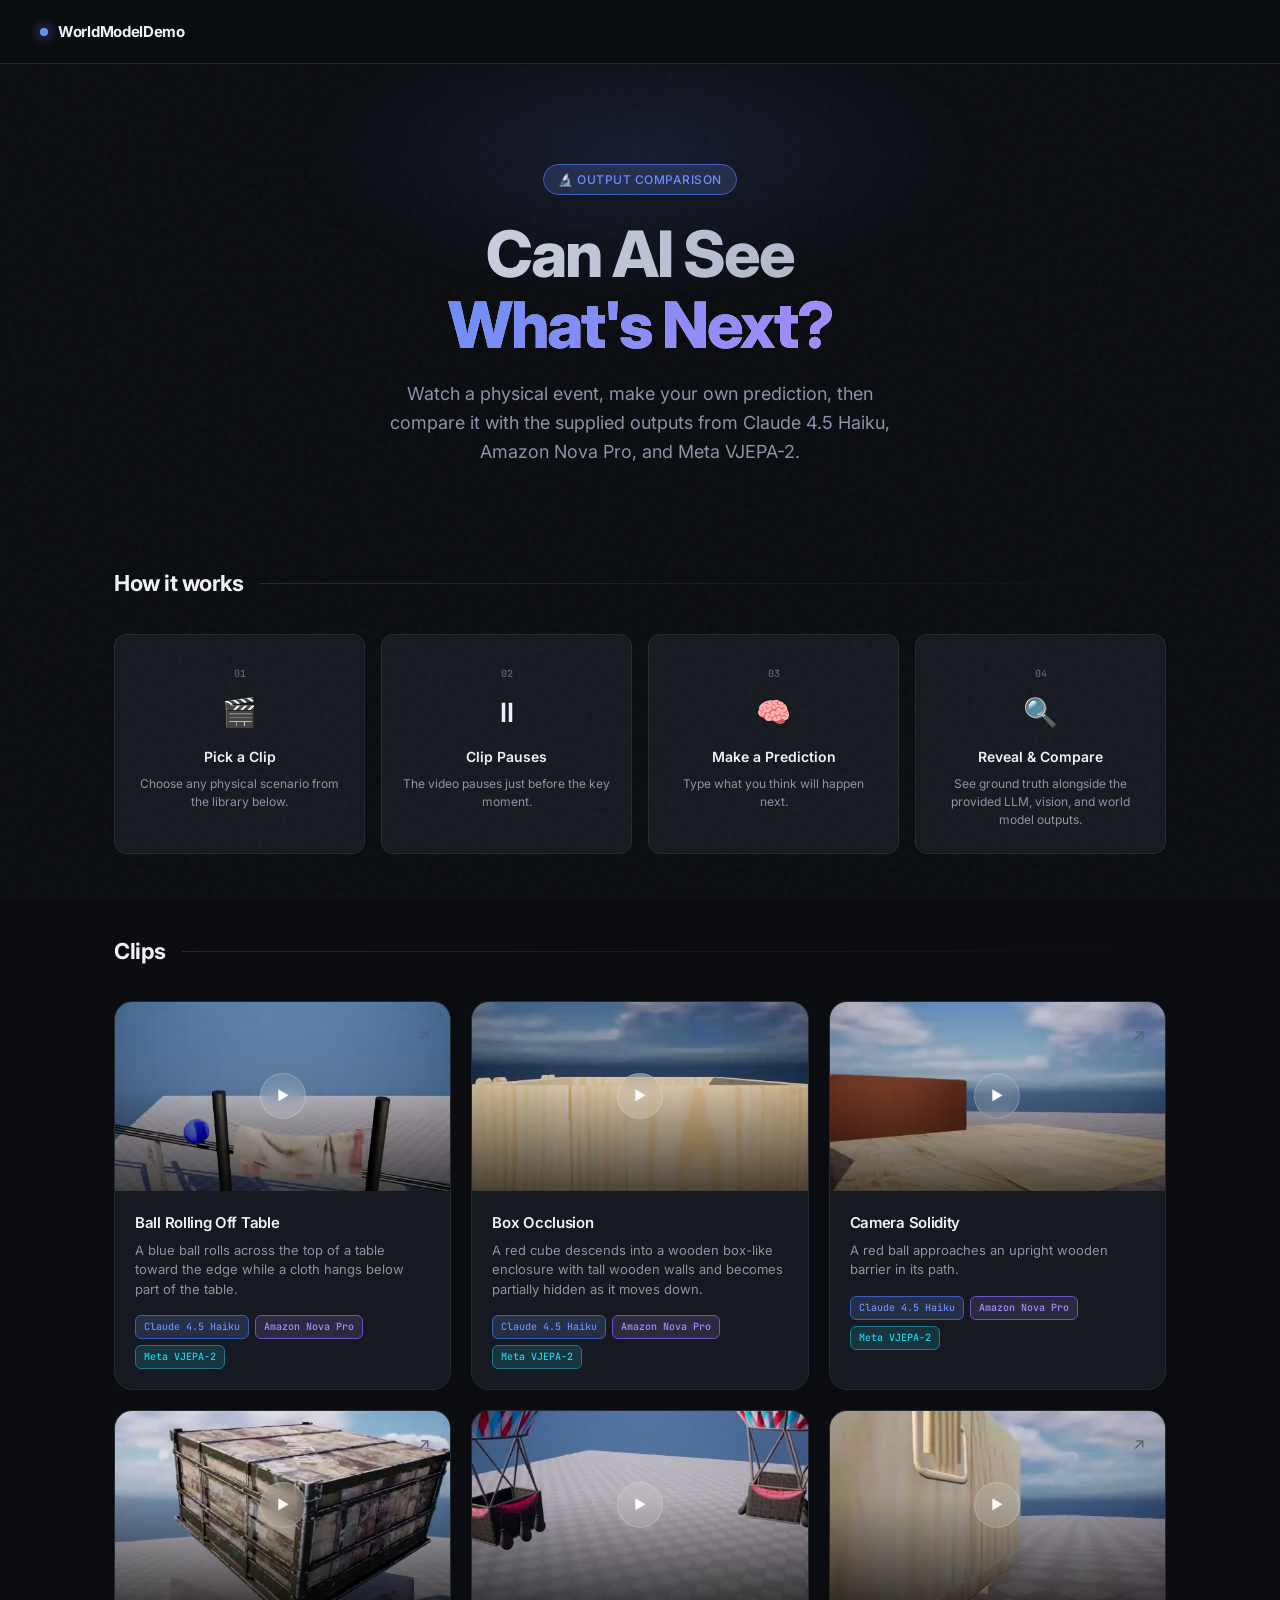
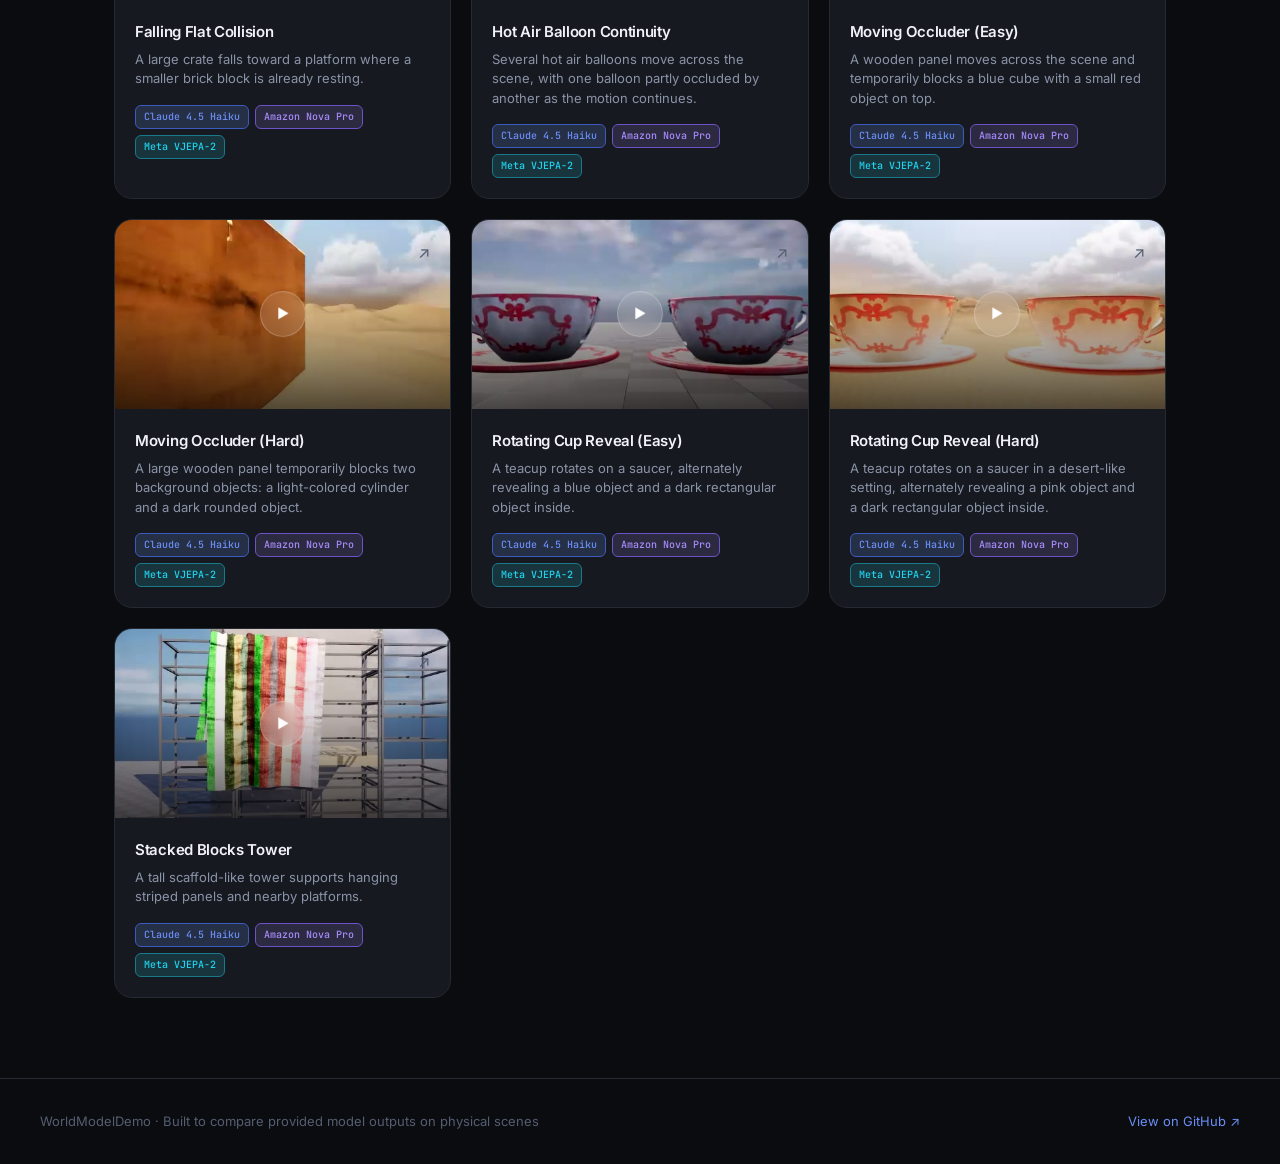
==== index.html @ f7d09eab "Initial publishing of the website" ====
<!DOCTYPE html>
<html lang="en">
<head>
  <meta charset="UTF-8" />
  <meta name="viewport" content="width=device-width, initial-scale=1.0" />
  <title>WorldModelDemo — Can AI See What's Next?</title>
  <meta name="description" content="An interactive benchmark comparing provided LLM, vision model, and world model outputs against physical clip outcomes. Pick a clip, make your prediction, then compare the results." />
  <link rel="icon" href="data:image/svg+xml,<svg xmlns='http://www.w3.org/2000/svg' viewBox='0 0 100 100'><text y='.9em' font-size='90'>🌐</text></svg>" />
  <link rel="stylesheet" href="css/style.css" />
</head>
<body data-page="index">

  <!-- Nav -->
  <nav>
    <a class="nav-logo" href="index.html">
      <span class="logo-dot"></span>
      WorldModelDemo
    </a>
  </nav>

  <!-- Hero -->
  <header class="hero">
    <div class="hero-glow"></div>
    <div class="hero-tag">🔬 Output Comparison</div>
    <h1>Can AI See<br><span>What's Next?</span></h1>
    <p>Watch a physical event, make your own prediction, then compare it with the supplied outputs from Claude 4.5 Haiku, Amazon Nova Pro, and Meta VJEPA-2.</p>
  </header>

  <main>
    <!-- How it works -->
    <section class="section">
      <div class="section-header">
        <h2>How it works</h2>
        <div class="section-divider"></div>
      </div>
      <div class="how-grid">
        <div class="how-step">
          <div class="how-num">01</div>
          <div class="how-icon">🎬</div>
          <h4>Pick a Clip</h4>
          <p>Choose any physical scenario from the library below.</p>
        </div>
        <div class="how-step">
          <div class="how-num">02</div>
          <div class="how-icon">⏸</div>
          <h4>Clip Pauses</h4>
          <p>The video pauses just before the key moment.</p>
        </div>
        <div class="how-step">
          <div class="how-num">03</div>
          <div class="how-icon">🧠</div>
          <h4>Make a Prediction</h4>
          <p>Type what you think will happen next.</p>
        </div>
        <div class="how-step">
          <div class="how-num">04</div>
          <div class="how-icon">🔍</div>
          <h4>Reveal & Compare</h4>
          <p>See ground truth alongside the provided LLM, vision, and world model outputs.</p>
        </div>
      </div>
    </section>

    <!-- Clip library -->
    <section class="section">
      <div class="section-header">
        <h2>Clips</h2>
        <div class="section-divider"></div>
      </div>
      <div class="clips-grid" id="clips-grid">
        <div class="loading-state">
          <div class="spinner"></div>
          <p style="color:var(--text-muted);font-size:14px;">Loading clips…</p>
        </div>
      </div>
    </section>
  </main>

  <footer>
    <p>WorldModelDemo · Built to compare provided model outputs on physical scenes</p>
    <a href="https://github.com/shobhit-infoseeking/WorldModelDemo" target="_blank" rel="noopener">View on GitHub ↗</a>
  </footer>

  <script src="js/app.js"></script>
</body>
</html>
---- css/style.css ----
@import url('https://fonts.googleapis.com/css2?family=Inter:wght@300;400;500;600;700;800&family=JetBrains+Mono:wght@400;500&display=swap');

/* ── Reset & Base ── */
*,
*::before,
*::after {
  box-sizing: border-box;
  margin: 0;
  padding: 0;
}

:root {
  --bg-base: #0a0c10;
  --bg-surface: #111318;
  --bg-card: #16191f;
  --bg-hover: #1c2028;
  --border: #252932;
  --border-light: #2e3440;

  --accent: #6c8ef5;
  --accent-glow: rgba(108, 142, 245, 0.18);
  --accent-dim: #3d5abf;

  --green: #4ade80;
  --green-glow: rgba(74, 222, 128, 0.15);
  --red: #f87171;
  --red-glow: rgba(248, 113, 113, 0.15);
  --yellow: #fbbf24;
  --yellow-glow: rgba(251, 191, 36, 0.15);
  --purple: #a78bfa;
  --purple-glow: rgba(167, 139, 250, 0.15);
  --cyan: #22d3ee;
  --cyan-glow: rgba(34, 211, 238, 0.15);

  --text-primary: #f0f2f8;
  --text-secondary: #8b93a8;
  --text-muted: #555d70;

  --radius-sm: 8px;
  --radius-md: 12px;
  --radius-lg: 18px;
  --radius-xl: 24px;

  --transition: 0.2s cubic-bezier(0.4, 0, 0.2, 1);
}

html {
  scroll-behavior: smooth;
}

body {
  font-family: 'Inter', sans-serif;
  background: var(--bg-base);
  color: var(--text-primary);
  min-height: 100vh;
  line-height: 1.6;
  -webkit-font-smoothing: antialiased;
}

/* ── Noise overlay ── */
body::before {
  content: '';
  position: fixed;
  inset: 0;
  background-image: url("data:image/svg+xml,%3Csvg viewBox='0 0 200 200' xmlns='http://www.w3.org/2000/svg'%3E%3Cfilter id='n'%3E%3CfeTurbulence type='fractalNoise' baseFrequency='0.9' numOctaves='4' stitchTiles='stitch'/%3E%3C/filter%3E%3Crect width='100%25' height='100%25' filter='url(%23n)' opacity='0.03'/%3E%3C/svg%3E");
  pointer-events: none;
  z-index: 0;
}

/* ── Nav ── */
nav {
  position: sticky;
  top: 0;
  display: flex;
  align-items: center;
  justify-content: space-between;
  padding: 0 40px;
  height: 64px;
  background: rgba(10, 12, 16, 0.85);
  backdrop-filter: blur(20px);
  border-bottom: 1px solid var(--border);
  z-index: 100;
}

.nav-logo {
  display: flex;
  align-items: center;
  gap: 10px;
  font-size: 15px;
  font-weight: 700;
  letter-spacing: -0.3px;
  text-decoration: none;
  color: var(--text-primary);
}

.nav-logo .logo-dot {
  width: 8px;
  height: 8px;
  border-radius: 50%;
  background: var(--accent);
  box-shadow: 0 0 12px var(--accent);
  animation: pulse-dot 2.5s ease-in-out infinite;
}

@keyframes pulse-dot {

  0%,
  100% {
    opacity: 1;
    transform: scale(1);
  }

  50% {
    opacity: 0.5;
    transform: scale(0.7);
  }
}

.nav-badge {
  font-size: 11px;
  font-weight: 500;
  padding: 3px 10px;
  border-radius: 20px;
  background: var(--accent-glow);
  border: 1px solid var(--accent-dim);
  color: var(--accent);
  font-family: 'JetBrains Mono', monospace;
}

/* ── Hero ── */
.hero {
  position: relative;
  text-align: center;
  padding: 100px 24px 60px;
  overflow: hidden;
}

.hero-glow {
  position: absolute;
  top: -60px;
  left: 50%;
  transform: translateX(-50%);
  width: 700px;
  height: 300px;
  background: radial-gradient(ellipse, rgba(108, 142, 245, 0.12) 0%, transparent 70%);
  pointer-events: none;
}

.hero-tag {
  display: inline-flex;
  align-items: center;
  gap: 6px;
  font-size: 12px;
  font-weight: 500;
  padding: 5px 14px;
  border-radius: 20px;
  background: var(--accent-glow);
  border: 1px solid var(--accent-dim);
  color: var(--accent);
  margin-bottom: 24px;
  letter-spacing: 0.5px;
  text-transform: uppercase;
}

.hero h1 {
  font-size: clamp(36px, 6vw, 64px);
  font-weight: 800;
  letter-spacing: -2px;
  line-height: 1.1;
  margin-bottom: 20px;
  background: linear-gradient(135deg, #f0f2f8 0%, #8b93a8 100%);
  -webkit-background-clip: text;
  -webkit-text-fill-color: transparent;
  background-clip: text;
}

.hero h1 span {
  background: linear-gradient(135deg, var(--accent) 0%, var(--purple) 100%);
  -webkit-background-clip: text;
  -webkit-text-fill-color: transparent;
  background-clip: text;
}

.hero p {
  font-size: 18px;
  color: var(--text-secondary);
  max-width: 520px;
  margin: 0 auto 40px;
  font-weight: 400;
}

.stats-row {
  display: flex;
  justify-content: center;
  gap: 40px;
  flex-wrap: wrap;
}

.stat {
  text-align: center;
}

.stat-value {
  font-size: 28px;
  font-weight: 800;
  font-family: 'JetBrains Mono', monospace;
  color: var(--accent);
}

.stat-label {
  font-size: 12px;
  color: var(--text-muted);
  text-transform: uppercase;
  letter-spacing: 1px;
  margin-top: 2px;
}

/* ── Section ── */
.section {
  max-width: 1100px;
  margin: 0 auto;
  padding: 0 24px 80px;
}

.section-header {
  display: flex;
  align-items: center;
  gap: 16px;
  margin-bottom: 32px;
}

.section-header h2 {
  font-size: 22px;
  font-weight: 700;
  letter-spacing: -0.5px;
}

.section-divider {
  flex: 1;
  height: 1px;
  background: linear-gradient(90deg, var(--border) 0%, transparent 100%);
}

/* ── Clip Grid ── */
.clips-grid {
  display: grid;
  grid-template-columns: repeat(auto-fill, minmax(300px, 1fr));
  gap: 20px;
}

.clip-card {
  position: relative;
  background: var(--bg-card);
  border: 1px solid var(--border);
  border-radius: var(--radius-lg);
  overflow: hidden;
  cursor: pointer;
  transition: transform var(--transition), border-color var(--transition), box-shadow var(--transition);
  text-decoration: none;
  display: block;
  color: inherit;
}

.clip-card:hover {
  transform: translateY(-4px);
  border-color: var(--accent-dim);
  box-shadow: 0 20px 60px rgba(0, 0, 0, 0.4), 0 0 0 1px var(--accent-dim);
}

.clip-thumb {
  position: relative;
  width: 100%;
  aspect-ratio: 16/9;
  background: var(--bg-surface);
  overflow: hidden;
}

/* Thumbnail image */
.clip-thumb-img {
  position: absolute;
  inset: 0;
  width: 100%;
  height: 100%;
  object-fit: cover;
  transition: transform 0.45s ease;
}

.clip-card:hover .clip-thumb-img {
  transform: scale(1.05);
}

/* Always-visible gradient + centered play button */
.clip-thumb-overlay {
  position: absolute;
  inset: 0;
  background: linear-gradient(
    to top,
    rgba(0, 0, 0, 0.68) 0%,
    rgba(0, 0, 0, 0.12) 55%,
    transparent 100%
  );
  display: flex;
  align-items: center;
  justify-content: center;
  transition: background var(--transition);
}

.clip-card:hover .clip-thumb-overlay {
  background: linear-gradient(
    to top,
    rgba(0, 0, 0, 0.80) 0%,
    rgba(0, 0, 0, 0.28) 55%,
    rgba(0, 0, 0, 0.08) 100%
  );
}

.play-icon {
  width: 52px;
  height: 52px;
  border-radius: 50%;
  background: rgba(255, 255, 255, 0.12);
  backdrop-filter: blur(10px);
  border: 1.5px solid rgba(255, 255, 255, 0.28);
  display: flex;
  align-items: center;
  justify-content: center;
  font-size: 15px;
  color: #fff;
  transform: scale(0.88);
  transition: transform 0.25s ease, background 0.25s ease, border-color 0.25s ease;
}

.clip-card:hover .play-icon {
  transform: scale(1.05);
  background: rgba(108, 142, 245, 0.38);
  border-color: rgba(108, 142, 245, 0.65);
}


.clip-pause-badge {
  position: absolute;
  bottom: 8px;
  right: 8px;
  font-size: 10px;
  font-weight: 600;
  padding: 3px 8px;
  border-radius: 6px;
  background: rgba(0, 0, 0, 0.7);
  border: 1px solid var(--border-light);
  color: var(--yellow);
  font-family: 'JetBrains Mono', monospace;
  display: flex;
  align-items: center;
  gap: 4px;
}

.clip-body {
  padding: 20px;
}

.clip-body h3 {
  font-size: 15px;
  font-weight: 600;
  margin-bottom: 6px;
  letter-spacing: -0.3px;
}

.clip-body p {
  font-size: 13px;
  color: var(--text-secondary);
  line-height: 1.5;
  margin-bottom: 16px;
}

.clip-models {
  display: flex;
  gap: 6px;
  flex-wrap: wrap;
}

.model-pill {
  font-size: 10px;
  font-weight: 500;
  padding: 3px 8px;
  border-radius: 6px;
  font-family: 'JetBrains Mono', monospace;
}

.pill-llm {
  background: var(--accent-glow);
  border: 1px solid var(--accent-dim);
  color: var(--accent);
}

.pill-vision {
  background: var(--purple-glow);
  border: 1px solid #6d52c8;
  color: var(--purple);
}

.pill-world {
  background: var(--cyan-glow);
  border: 1px solid #1a7a8a;
  color: var(--cyan);
}

.clip-arrow {
  position: absolute;
  top: 20px;
  right: 20px;
  font-size: 16px;
  color: var(--text-muted);
  transition: transform var(--transition), color var(--transition);
}

.clip-card:hover .clip-arrow {
  transform: translate(3px, -3px);
  color: var(--accent);
}

/* ── How It Works ── */
.how-grid {
  display: grid;
  grid-template-columns: repeat(auto-fill, minmax(200px, 1fr));
  gap: 16px;
}

.how-step {
  background: var(--bg-card);
  border: 1px solid var(--border);
  border-radius: var(--radius-md);
  padding: 24px 20px;
  text-align: center;
}

.how-icon {
  font-size: 28px;
  margin-bottom: 12px;
}

.how-step h4 {
  font-size: 14px;
  font-weight: 600;
  margin-bottom: 6px;
}

.how-step p {
  font-size: 12px;
  color: var(--text-secondary);
  line-height: 1.5;
}

.how-num {
  display: inline-block;
  font-size: 10px;
  font-weight: 700;
  font-family: 'JetBrains Mono', monospace;
  color: var(--text-muted);
  margin-bottom: 8px;
}

/* ── Loading ── */
.loading-state {
  text-align: center;
  padding: 60px 24px;
}

.spinner {
  width: 36px;
  height: 36px;
  border: 2px solid var(--border);
  border-top-color: var(--accent);
  border-radius: 50%;
  animation: spin 0.8s linear infinite;
  margin: 0 auto 16px;
}

@keyframes spin {
  to {
    transform: rotate(360deg);
  }
}

/* ── Footer ── */
footer {
  border-top: 1px solid var(--border);
  padding: 32px 40px;
  display: flex;
  align-items: center;
  justify-content: space-between;
  flex-wrap: wrap;
  gap: 12px;
}

footer p {
  font-size: 13px;
  color: var(--text-muted);
}

footer a {
  color: var(--accent);
  text-decoration: none;
  font-size: 13px;
}

footer a:hover {
  text-decoration: underline;
}

/* ── Results Page ── */
.results-layout {
  max-width: 900px;
  margin: 0 auto;
  padding: 40px 24px 80px;
}

.back-btn {
  display: inline-flex;
  align-items: center;
  gap: 8px;
  font-size: 13px;
  font-weight: 500;
  color: var(--text-secondary);
  text-decoration: none;
  margin-bottom: 32px;
  transition: color var(--transition);
}

.back-btn:hover {
  color: var(--accent);
}

/* Video player */
.video-container {
  position: relative;
  width: 100%;
  border-radius: var(--radius-lg);
  overflow: hidden;
  background: #000;
  border: 1px solid var(--border);
  margin-bottom: 32px;
}

.video-container video {
  width: 100%;
  display: block;
}

.pause-overlay {
  position: absolute;
  inset: 0;
  display: flex;
  flex-direction: column;
  align-items: center;
  justify-content: center;
  background: rgba(0, 0, 0, 0.75);
  backdrop-filter: blur(4px);
  gap: 12px;
  opacity: 0;
  pointer-events: none;
  transition: opacity 0.3s;
}

.pause-overlay.visible {
  opacity: 1;
  pointer-events: all;
}

.pause-overlay h3 {
  font-size: 20px;
  font-weight: 700;
  color: var(--yellow);
}

.pause-overlay p {
  font-size: 14px;
  color: var(--text-secondary);
}

/* Prediction form */
.prediction-section {
  background: var(--bg-card);
  border: 1px solid var(--border);
  border-radius: var(--radius-lg);
  padding: 28px;
  margin-bottom: 28px;
}

.prediction-section h3 {
  font-size: 16px;
  font-weight: 700;
  margin-bottom: 16px;
  display: flex;
  align-items: center;
  gap: 8px;
}

.prediction-label {
  font-size: 13px;
  color: var(--text-secondary);
  margin-bottom: 10px;
}

.prediction-textarea {
  width: 100%;
  min-height: 100px;
  background: var(--bg-surface);
  border: 1px solid var(--border-light);
  border-radius: var(--radius-md);
  padding: 14px 16px;
  color: var(--text-primary);
  font-family: 'Inter', sans-serif;
  font-size: 14px;
  resize: vertical;
  transition: border-color var(--transition);
  outline: none;
}

.prediction-textarea:focus {
  border-color: var(--accent-dim);
  box-shadow: 0 0 0 3px var(--accent-glow);
}

.prediction-textarea::placeholder {
  color: var(--text-muted);
}

.reveal-btn {
  display: inline-flex;
  align-items: center;
  gap: 10px;
  margin-top: 16px;
  padding: 14px 28px;
  border-radius: var(--radius-md);
  background: linear-gradient(135deg, var(--accent) 0%, var(--accent-dim) 100%);
  color: #fff;
  font-size: 15px;
  font-weight: 600;
  border: none;
  cursor: pointer;
  transition: transform var(--transition), box-shadow var(--transition), opacity var(--transition);
  box-shadow: 0 8px 24px rgba(108, 142, 245, 0.3);
}

.reveal-btn:hover {
  transform: translateY(-2px);
  box-shadow: 0 12px 32px rgba(108, 142, 245, 0.45);
}

.reveal-btn:active {
  transform: translateY(0);
}

.reveal-btn:disabled {
  opacity: 0.4;
  cursor: not-allowed;
  transform: none;
  box-shadow: none;
}

/* Results panel */
.results-panel {
  display: none;
  flex-direction: column;
  gap: 20px;
  animation: fadeSlideUp 0.5s ease both;
}

.results-panel.visible {
  display: flex;
}

@keyframes fadeSlideUp {
  from {
    opacity: 0;
    transform: translateY(20px);
  }

  to {
    opacity: 1;
    transform: translateY(0);
  }
}

.result-card {
  background: var(--bg-card);
  border: 1px solid var(--border);
  border-radius: var(--radius-lg);
  overflow: hidden;
}

.result-card-header {
  padding: 16px 24px;
  display: flex;
  align-items: center;
  gap: 12px;
  border-bottom: 1px solid var(--border);
}

.result-card-header .result-icon {
  width: 36px;
  height: 36px;
  border-radius: var(--radius-sm);
  display: flex;
  align-items: center;
  justify-content: center;
  font-size: 17px;
}

.result-card-header h4 {
  font-size: 14px;
  font-weight: 600;
  flex: 1;
}

.result-card-header .model-name {
  font-size: 11px;
  font-weight: 500;
  padding: 3px 8px;
  border-radius: 6px;
  font-family: 'JetBrains Mono', monospace;
}

.result-card-body {
  padding: 20px 24px;
}

.result-prediction {
  font-size: 15px;
  line-height: 1.6;
  margin-bottom: 12px;
}

/* Unique card styles */
.card-user .result-card-header {
  background: rgba(251, 191, 36, 0.04);
}

.card-user .result-icon {
  background: var(--yellow-glow);
  border: 1px solid rgba(251, 191, 36, 0.2);
}

.card-truth .result-card-header {
  background: rgba(74, 222, 128, 0.04);
}

.card-truth .result-icon {
  background: var(--green-glow);
  border: 1px solid rgba(74, 222, 128, 0.2);
}

.card-llm .result-card-header {
  background: rgba(108, 142, 245, 0.04);
}

.card-llm .result-icon {
  background: var(--accent-glow);
  border: 1px solid var(--accent-dim);
}

.card-vision .result-card-header {
  background: rgba(167, 139, 250, 0.04);
}

.card-vision .result-icon {
  background: var(--purple-glow);
  border: 1px solid rgba(167, 139, 250, 0.2);
}

.card-world .result-card-header {
  background: rgba(34, 211, 238, 0.04);
}

.card-world .result-icon {
  background: var(--cyan-glow);
  border: 1px solid rgba(34, 211, 238, 0.2);
}

/* Analysis card */
.analysis-card {
  background: linear-gradient(135deg, rgba(108, 142, 245, 0.05) 0%, rgba(167, 139, 250, 0.05) 100%);
  border: 1px solid rgba(108, 142, 245, 0.2);
  border-radius: var(--radius-lg);
  padding: 28px;
}

.analysis-card h4 {
  font-size: 15px;
  font-weight: 700;
  margin-bottom: 14px;
  display: flex;
  align-items: center;
  gap: 8px;
}

.analysis-card p {
  font-size: 14px;
  color: var(--text-secondary);
  line-height: 1.7;
}

/* Clip meta header */
.clip-meta-header {
  margin-bottom: 24px;
}

.clip-meta-header h2 {
  font-size: 26px;
  font-weight: 800;
  letter-spacing: -0.8px;
  margin-bottom: 6px;
}

.clip-meta-header p {
  font-size: 14px;
  color: var(--text-secondary);
}

/* Responsive */
@media (max-width: 640px) {
  nav {
    padding: 0 20px;
  }

  .hero {
    padding: 60px 16px 40px;
  }

  .stats-row {
    gap: 24px;
  }

  footer {
    padding: 24px 20px;
    flex-direction: column;
    align-items: flex-start;
  }
}
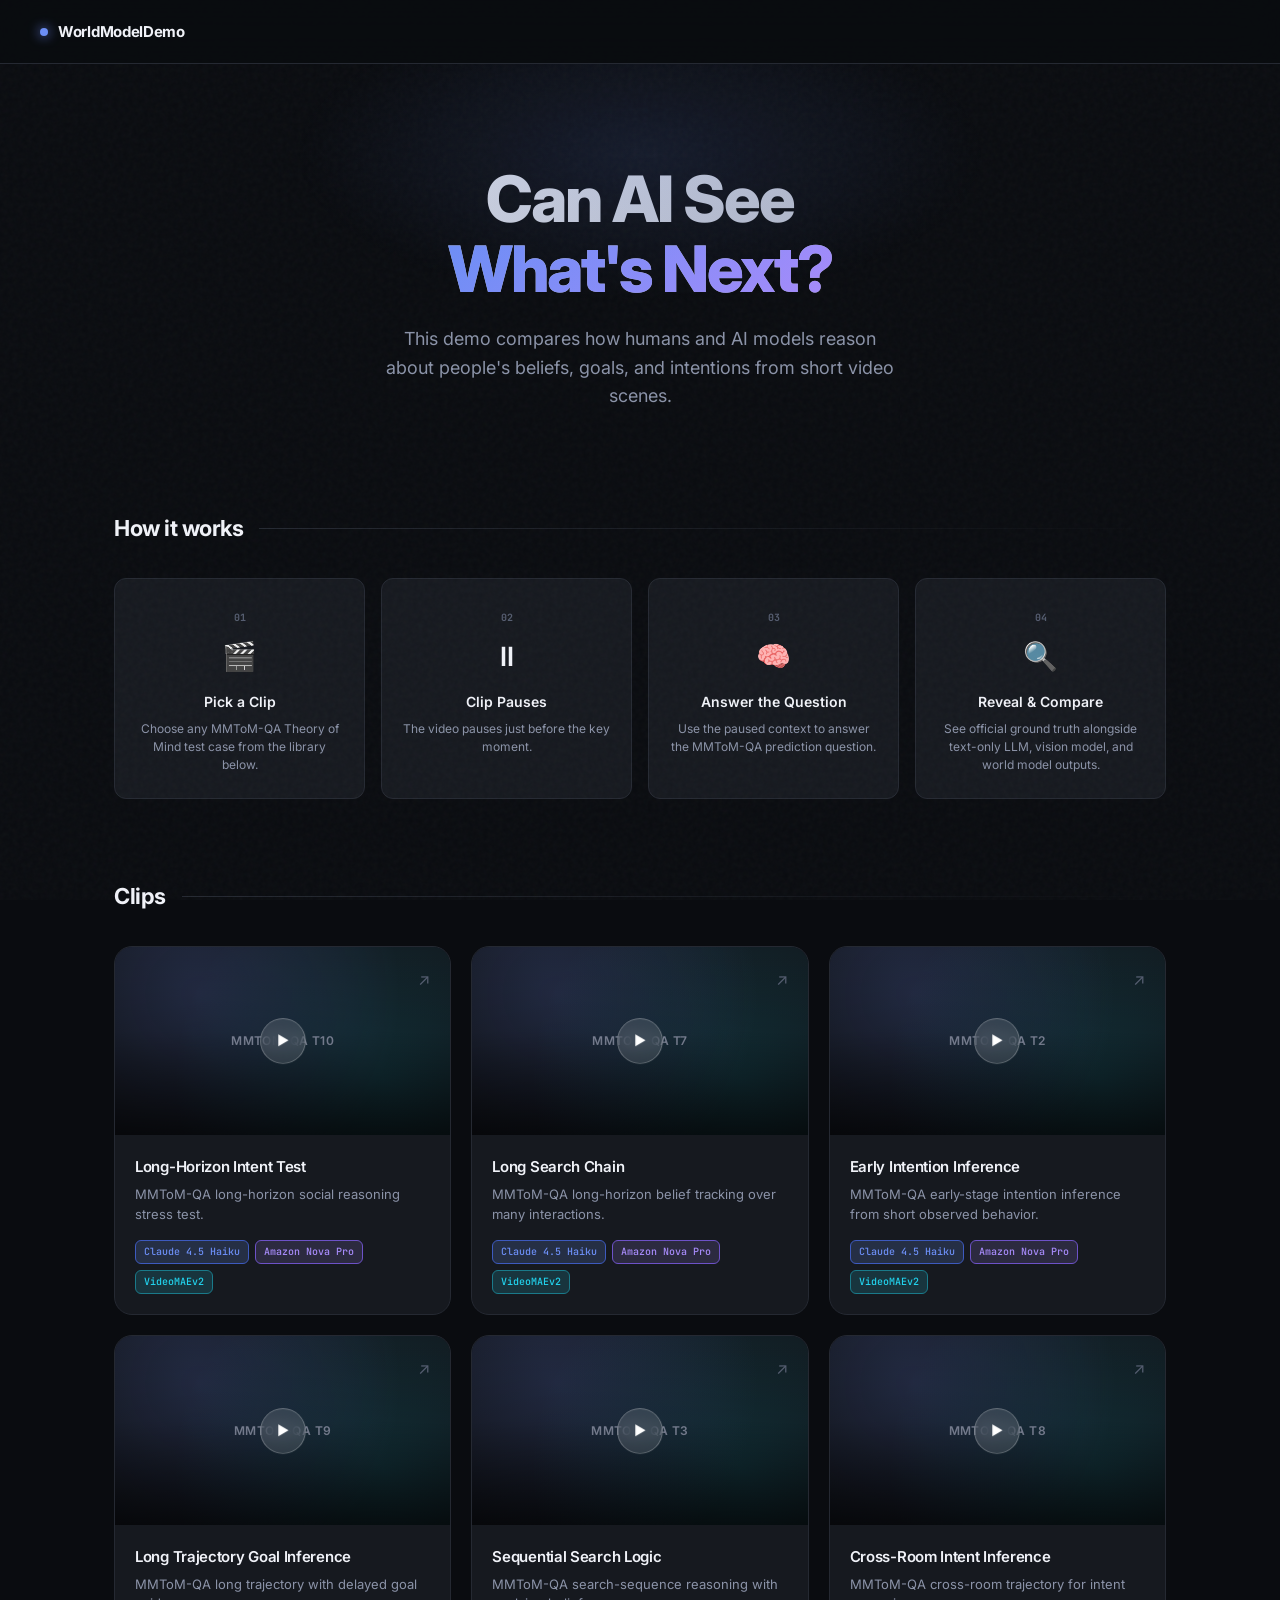
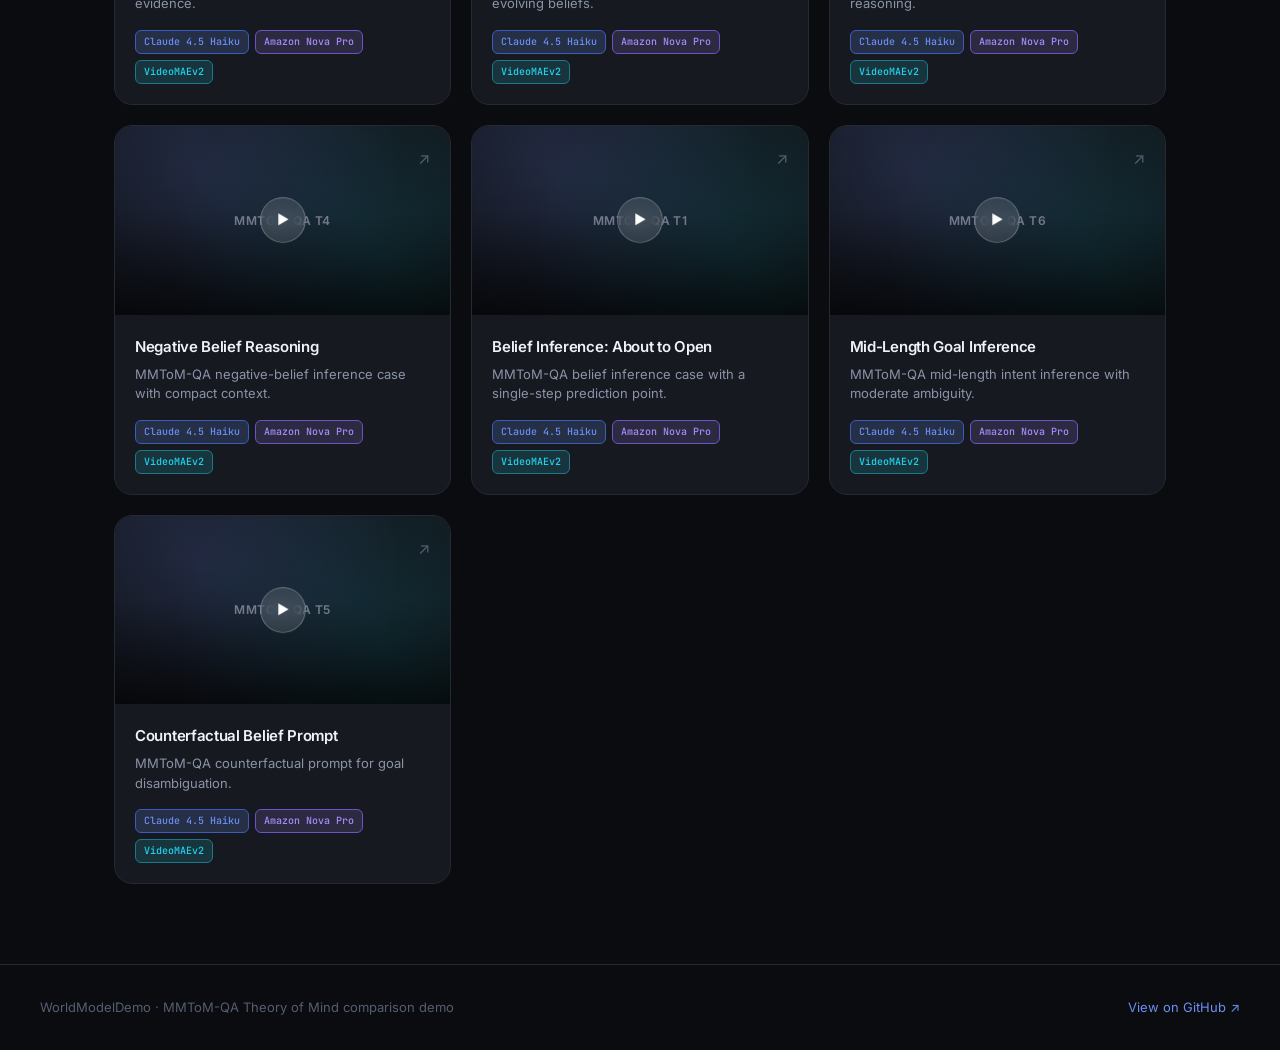
==== commit e85a5bcb: "Switching to MMToM-QA benchmark" ====
--- a/index.html
+++ b/index.html
@@ -4,7 +4,7 @@
   <meta charset="UTF-8" />
   <meta name="viewport" content="width=device-width, initial-scale=1.0" />
   <title>WorldModelDemo — Can AI See What's Next?</title>
-  <meta name="description" content="An interactive benchmark comparing provided LLM, vision model, and world model outputs against physical clip outcomes. Pick a clip, make your prediction, then compare the results." />
+  <meta name="description" content="An interactive MMToM-QA benchmark comparing how humans and AI models reason about beliefs, goals, and intentions from short video scenes." />
   <link rel="icon" href="data:image/svg+xml,<svg xmlns='http://www.w3.org/2000/svg' viewBox='0 0 100 100'><text y='.9em' font-size='90'>🌐</text></svg>" />
   <link rel="stylesheet" href="css/style.css" />
 </head>
@@ -21,9 +21,8 @@
   <!-- Hero -->
   <header class="hero">
     <div class="hero-glow"></div>
-    <div class="hero-tag">🔬 Output Comparison</div>
     <h1>Can AI See<br><span>What's Next?</span></h1>
-    <p>Watch a physical event, make your own prediction, then compare it with the supplied outputs from Claude 4.5 Haiku, Amazon Nova Pro, and Meta VJEPA-2.</p>
+    <p>This demo compares how humans and AI models reason about people's beliefs, goals, and intentions from short video scenes.</p>
   </header>
 
   <main>
@@ -38,7 +37,7 @@
           <div class="how-num">01</div>
           <div class="how-icon">🎬</div>
           <h4>Pick a Clip</h4>
-          <p>Choose any physical scenario from the library below.</p>
+          <p>Choose any MMToM-QA Theory of Mind test case from the library below.</p>
         </div>
         <div class="how-step">
           <div class="how-num">02</div>
@@ -49,14 +48,14 @@
         <div class="how-step">
           <div class="how-num">03</div>
           <div class="how-icon">🧠</div>
-          <h4>Make a Prediction</h4>
-          <p>Type what you think will happen next.</p>
+          <h4>Answer the Question</h4>
+          <p>Use the paused context to answer the MMToM-QA prediction question.</p>
         </div>
         <div class="how-step">
           <div class="how-num">04</div>
           <div class="how-icon">🔍</div>
           <h4>Reveal & Compare</h4>
-          <p>See ground truth alongside the provided LLM, vision, and world model outputs.</p>
+          <p>See official ground truth alongside text-only LLM, vision model, and world model outputs.</p>
         </div>
       </div>
     </section>
@@ -77,10 +76,10 @@
   </main>
 
   <footer>
-    <p>WorldModelDemo · Built to compare provided model outputs on physical scenes</p>
-    <a href="https://github.com/shobhit-infoseeking/WorldModelDemo" target="_blank" rel="noopener">View on GitHub ↗</a>
+    <p>WorldModelDemo · MMToM-QA Theory of Mind comparison demo</p>
+    <a href="https://github.com/InfoSeeking/WorldModelDemo" target="_blank" rel="noopener">View on GitHub ↗</a>
   </footer>
 
-  <script src="js/app.js"></script>
+  <script type="module" src="js/app.js?v=20260510c"></script>
 </body>
 </html>
--- a/css/style.css
+++ b/css/style.css
@@ -7,6 +7,10 @@
   box-sizing: border-box;
   margin: 0;
   padding: 0;
+}
+
+[hidden] {
+  display: none !important;
 }
 
 :root {
@@ -273,6 +277,23 @@
   aspect-ratio: 16/9;
   background: var(--bg-surface);
   overflow: hidden;
+}
+
+.clip-thumb-fallback {
+  position: absolute;
+  inset: 0;
+  display: flex;
+  align-items: center;
+  justify-content: center;
+  text-align: center;
+  padding: 16px;
+  font-size: 12px;
+  font-weight: 600;
+  letter-spacing: 0.4px;
+  text-transform: uppercase;
+  color: var(--text-secondary);
+  background: radial-gradient(circle at 25% 25%, rgba(108, 142, 245, 0.2), transparent 70%),
+    radial-gradient(circle at 80% 70%, rgba(34, 211, 238, 0.17), transparent 70%);
 }
 
 /* Thumbnail image */
@@ -378,6 +399,24 @@
   flex-wrap: wrap;
 }
 
+.clip-meta-mini {
+  display: flex;
+  gap: 6px;
+  flex-wrap: wrap;
+  margin-top: 12px;
+}
+
+.clip-meta-mini span {
+  font-size: 10px;
+  font-weight: 500;
+  font-family: 'JetBrains Mono', monospace;
+  color: var(--text-secondary);
+  border: 1px solid var(--border-light);
+  border-radius: 6px;
+  padding: 3px 7px;
+  background: var(--bg-surface);
+}
+
 .model-pill {
   font-size: 10px;
   font-weight: 500;
@@ -584,6 +623,142 @@
   border-radius: var(--radius-lg);
   padding: 28px;
   margin-bottom: 28px;
+}
+
+.question-section {
+  background: var(--bg-card);
+  border: 1px solid var(--border);
+  border-radius: var(--radius-lg);
+  padding: 24px 28px;
+  margin-bottom: 20px;
+}
+
+.question-section h3 {
+  font-size: 16px;
+  font-weight: 700;
+  margin-bottom: 12px;
+}
+
+.question-text {
+  font-size: 14px;
+  line-height: 1.7;
+  color: var(--text-primary);
+}
+
+.context-card {
+  margin-bottom: 14px;
+  border: 1px solid var(--border-light);
+  background: var(--bg-surface);
+  border-radius: var(--radius-md);
+  padding: 12px 14px;
+}
+
+.context-card h4 {
+  font-size: 13px;
+  font-weight: 700;
+  margin-bottom: 6px;
+  color: var(--text-primary);
+}
+
+.context-note {
+  font-size: 12px;
+  color: var(--text-secondary);
+  margin-bottom: 8px;
+}
+
+.context-line {
+  font-size: 12px;
+  line-height: 1.6;
+  color: var(--text-secondary);
+  margin-top: 6px;
+}
+
+.context-line strong {
+  color: var(--text-primary);
+}
+
+.context-details {
+  margin-top: 8px;
+}
+
+.context-details summary {
+  cursor: pointer;
+  color: var(--accent);
+  font-size: 12px;
+  font-weight: 600;
+  user-select: none;
+}
+
+.context-details[open] summary {
+  margin-bottom: 4px;
+}
+
+.placeholder-text {
+  font-size: 13px;
+  color: var(--text-muted);
+  margin-top: 10px;
+}
+
+.option-grid {
+  display: grid;
+  gap: 10px;
+  margin-top: 14px;
+}
+
+.mcq-form {
+  margin-top: 14px;
+}
+
+.mcq-option-grid {
+  margin-top: 0;
+}
+
+.mcq-option-row {
+  display: flex;
+  align-items: flex-start;
+  gap: 12px;
+  border: 1px solid var(--border-light);
+  background: var(--bg-surface);
+  color: var(--text-primary);
+  border-radius: var(--radius-md);
+  padding: 12px 14px;
+  font-size: 13px;
+  line-height: 1.6;
+  cursor: pointer;
+  transition: border-color var(--transition), transform var(--transition), box-shadow var(--transition);
+}
+
+.mcq-option-row:hover {
+  transform: translateY(-1px);
+  border-color: var(--accent-dim);
+  box-shadow: 0 10px 24px rgba(0, 0, 0, 0.2);
+}
+
+.mcq-option-row.is-selected {
+  border-color: var(--accent-dim);
+  box-shadow: 0 0 0 2px var(--accent-glow);
+}
+
+.mcq-radio {
+  margin-top: 3px;
+  accent-color: var(--accent);
+}
+
+.mcq-option-copy {
+  flex: 1;
+}
+
+.mcq-option-copy strong {
+  color: var(--accent);
+}
+
+.mcq-submit-btn {
+  margin-top: 16px;
+}
+
+.mcq-fallback-textarea {
+  margin-top: 8px;
+  min-height: 100px;
 }
 
 .prediction-section h3 {
@@ -731,6 +906,12 @@
   margin-bottom: 12px;
 }
 
+.result-reasoning {
+  font-size: 13px;
+  line-height: 1.7;
+  color: var(--text-secondary);
+}
+
 /* Unique card styles */
 .card-user .result-card-header {
   background: rgba(251, 191, 36, 0.04);
@@ -800,6 +981,14 @@
   line-height: 1.7;
 }
 
+.llm-input-card h4 {
+  text-transform: none;
+}
+
+.llm-input-card p {
+  white-space: pre-wrap;
+}
+
 /* Clip meta header */
 .clip-meta-header {
   margin-bottom: 24px;
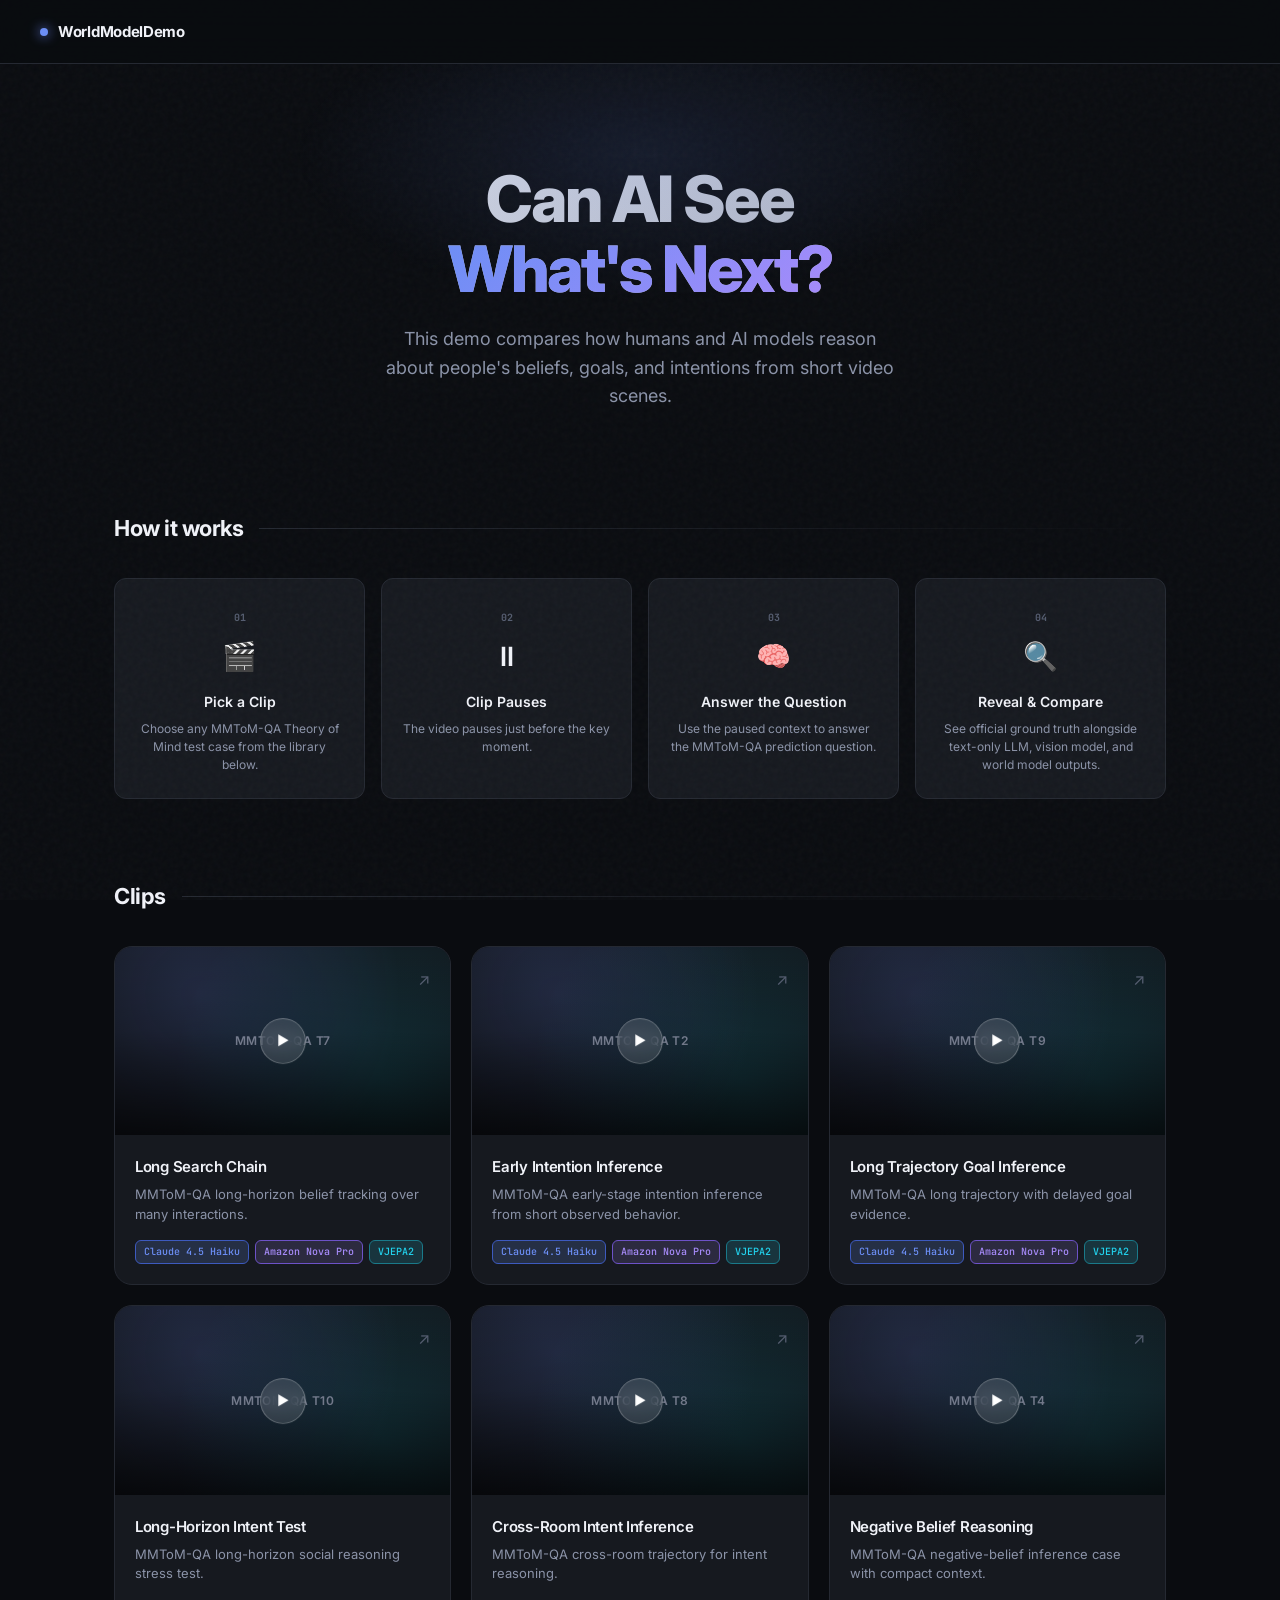
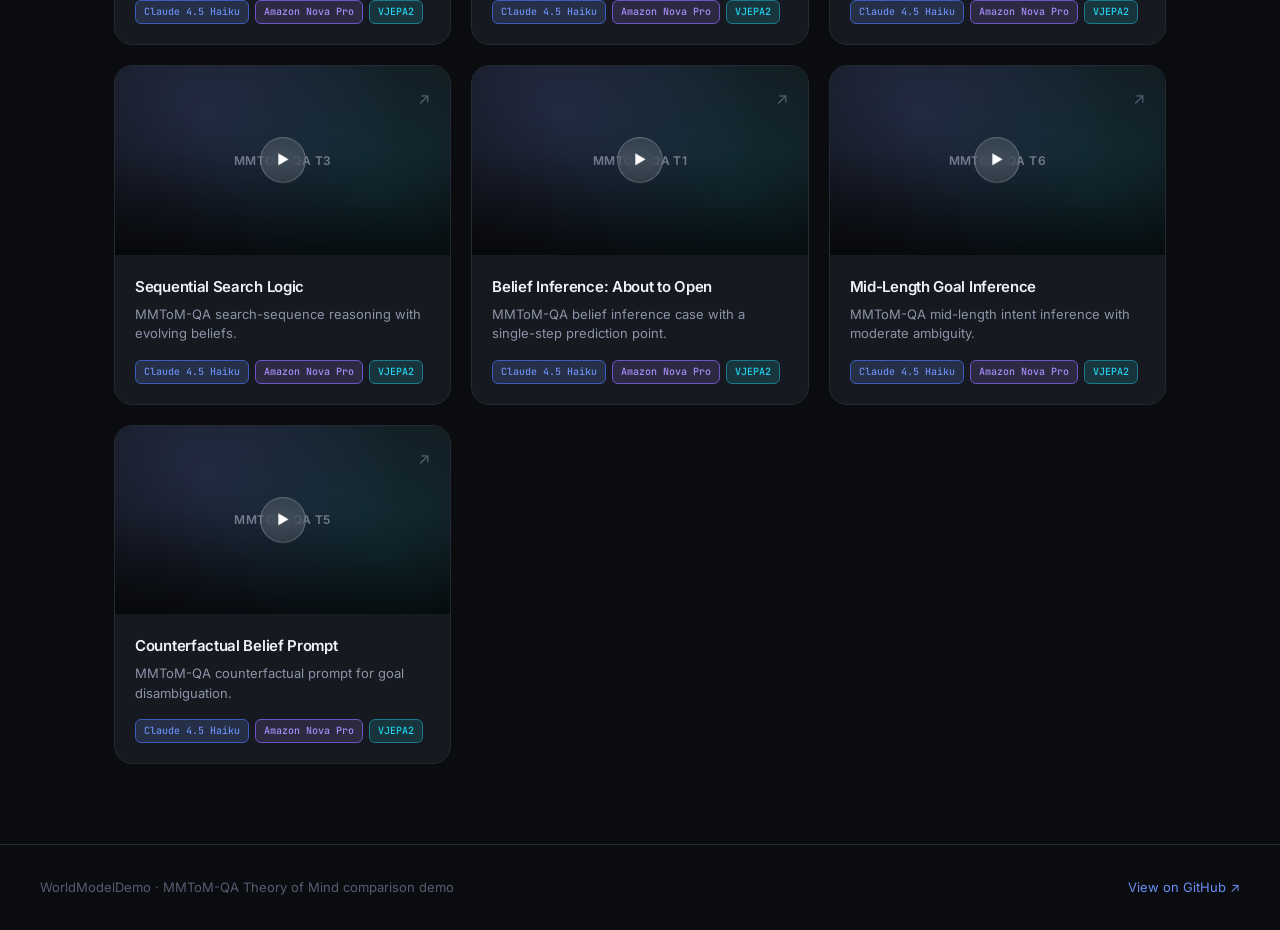
==== commit ff11ff5e: "updating UI" ====
--- a/index.html
+++ b/index.html
@@ -80,6 +80,7 @@
     <a href="https://github.com/InfoSeeking/WorldModelDemo" target="_blank" rel="noopener">View on GitHub ↗</a>
   </footer>
 
-  <script type="module" src="js/app.js?v=20260510c"></script>
+  <script src="data/mmtomClips.js"></script>
+  <script src="js/app.js?v=20260516e"></script>
 </body>
 </html>
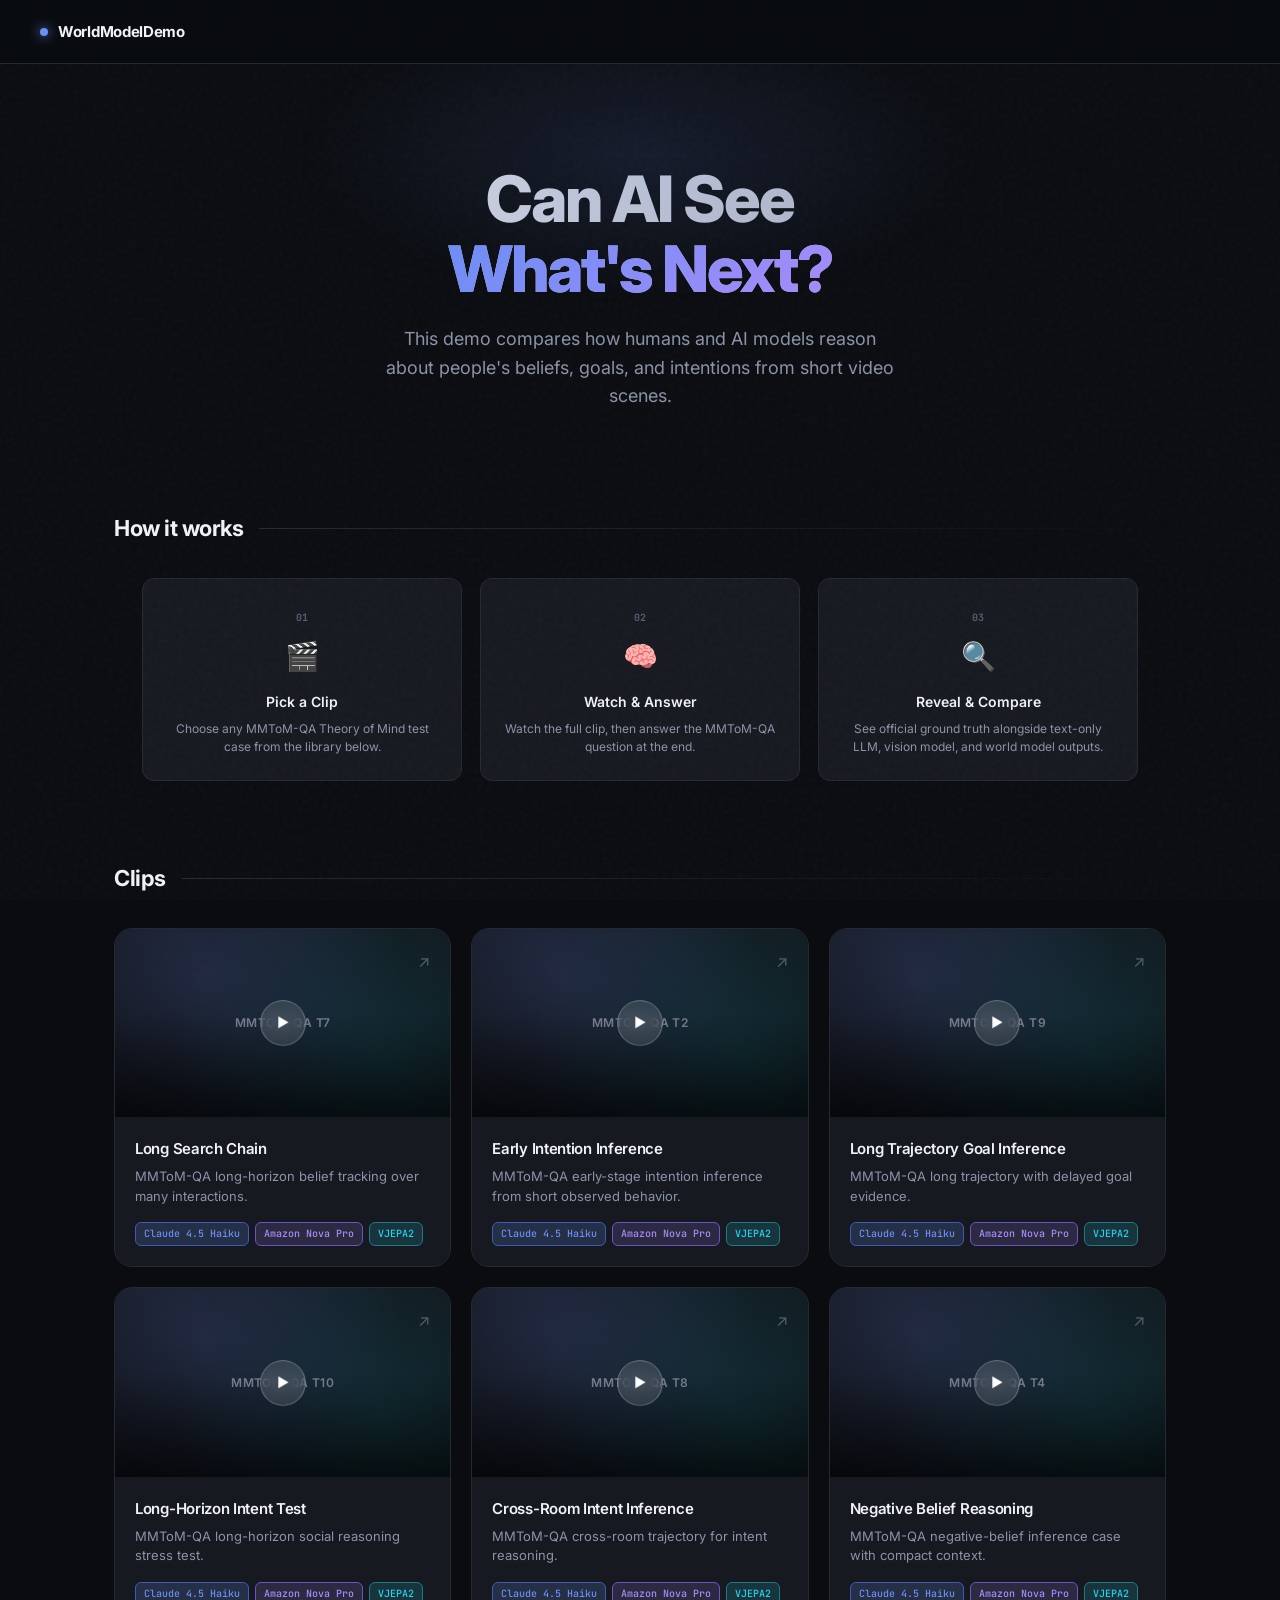
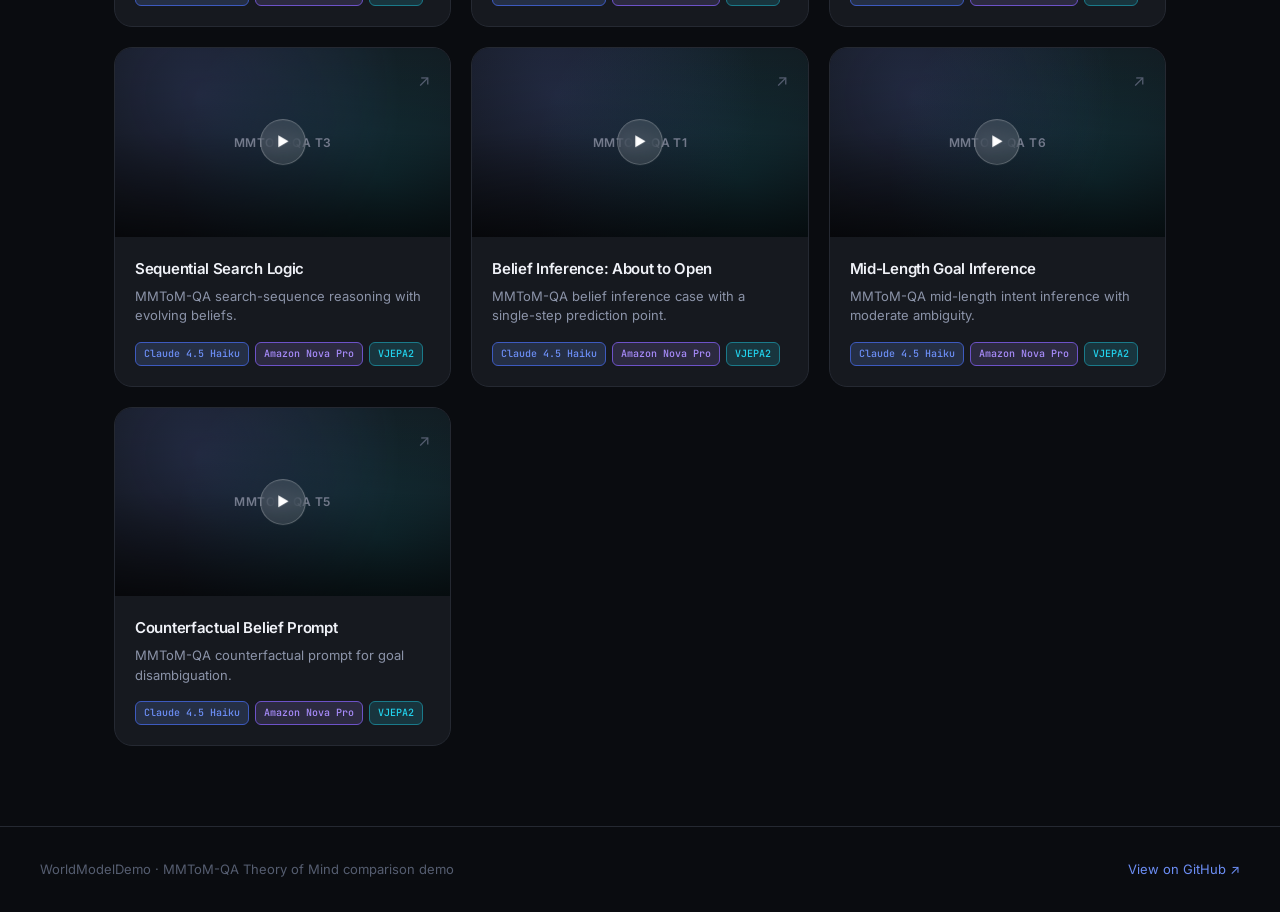
==== commit 4be67b83: "Updating the UI and enhancement to analysis" ====
--- a/index.html
+++ b/index.html
@@ -41,18 +41,12 @@
         </div>
         <div class="how-step">
           <div class="how-num">02</div>
-          <div class="how-icon">⏸</div>
-          <h4>Clip Pauses</h4>
-          <p>The video pauses just before the key moment.</p>
+          <div class="how-icon">🧠</div>
+          <h4>Watch & Answer</h4>
+          <p>Watch the full clip, then answer the MMToM-QA question at the end.</p>
         </div>
         <div class="how-step">
           <div class="how-num">03</div>
-          <div class="how-icon">🧠</div>
-          <h4>Answer the Question</h4>
-          <p>Use the paused context to answer the MMToM-QA prediction question.</p>
-        </div>
-        <div class="how-step">
-          <div class="how-num">04</div>
           <div class="how-icon">🔍</div>
           <h4>Reveal & Compare</h4>
           <p>See official ground truth alongside text-only LLM, vision model, and world model outputs.</p>
--- a/css/style.css
+++ b/css/style.css
@@ -460,8 +460,9 @@
 /* ── How It Works ── */
 .how-grid {
   display: grid;
-  grid-template-columns: repeat(auto-fill, minmax(200px, 1fr));
-  gap: 16px;
+  grid-template-columns: repeat(3, minmax(220px, 320px));
+  justify-content: center;
+  gap: 18px;
 }
 
 .how-step {
@@ -1026,3 +1027,9 @@
     align-items: flex-start;
   }
 }
+
+@media (max-width: 900px) {
+  .how-grid {
+    grid-template-columns: repeat(auto-fit, minmax(220px, 1fr));
+  }
+}
